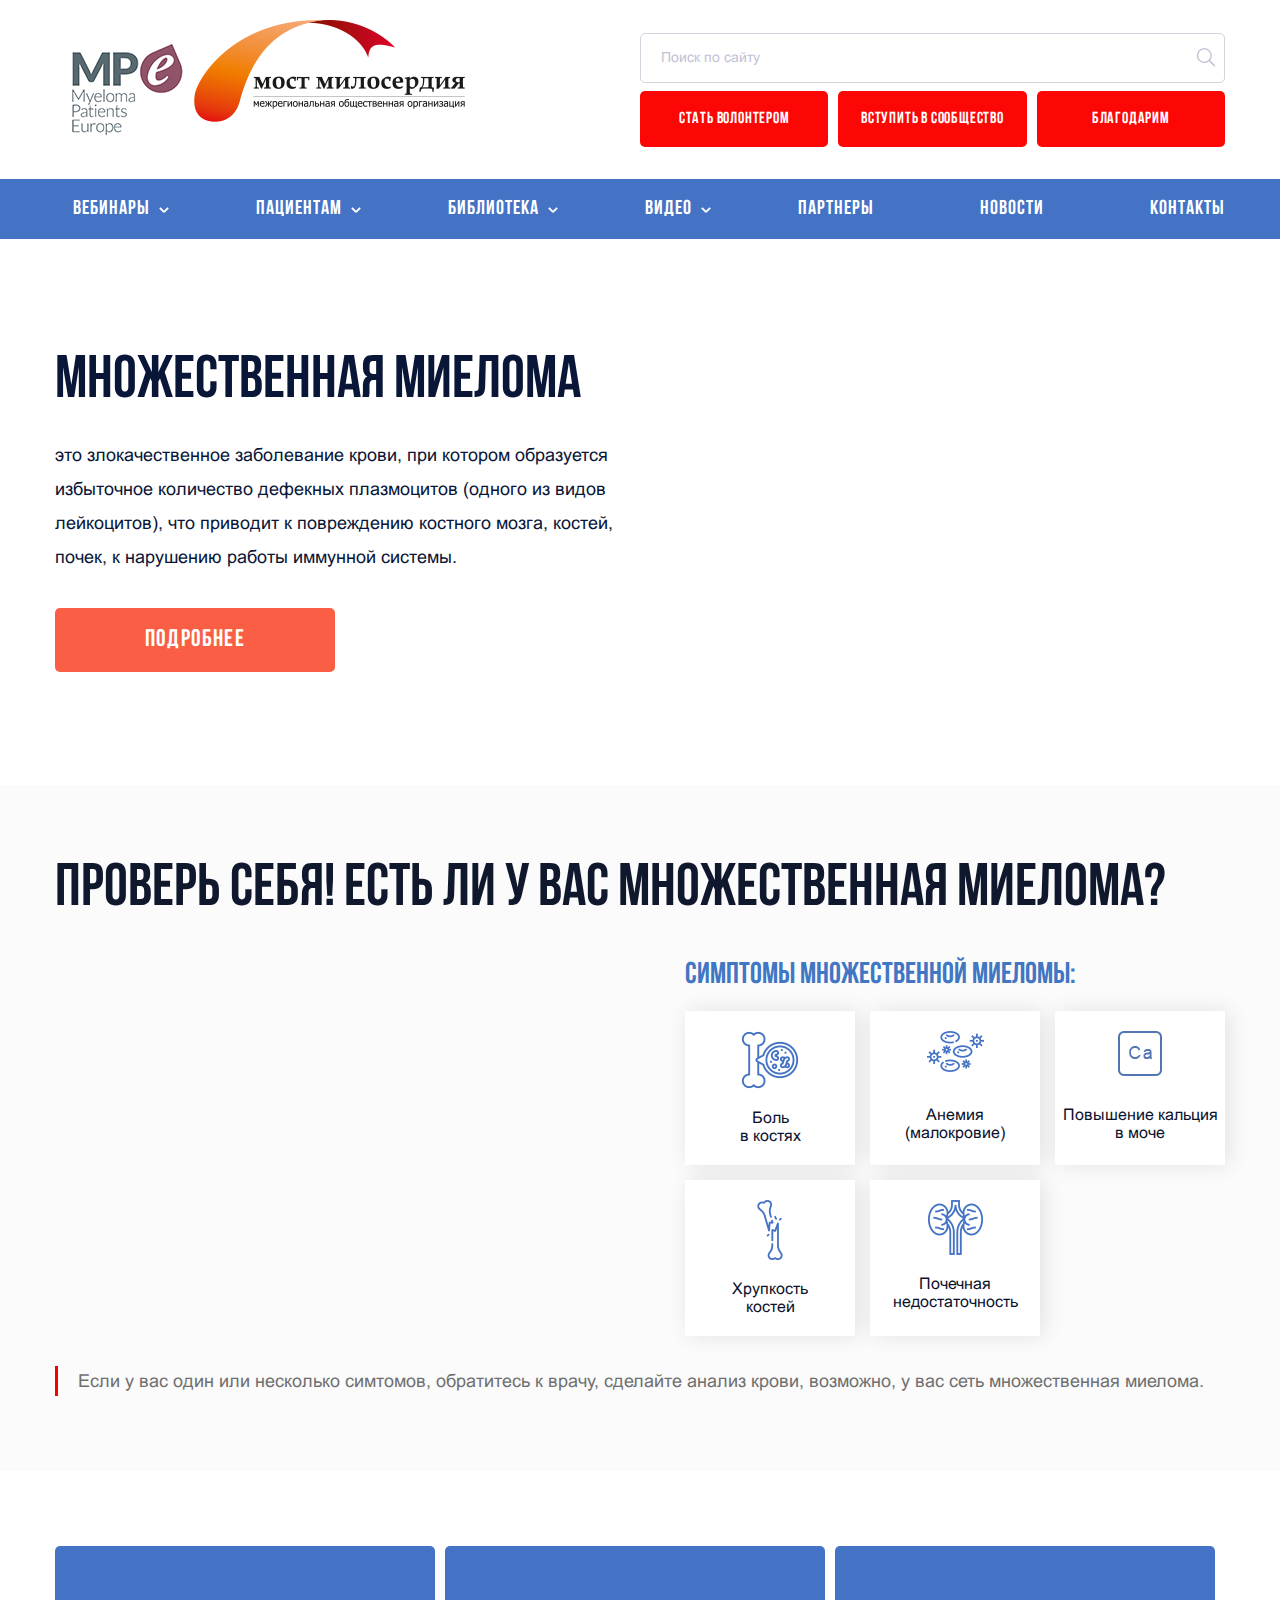
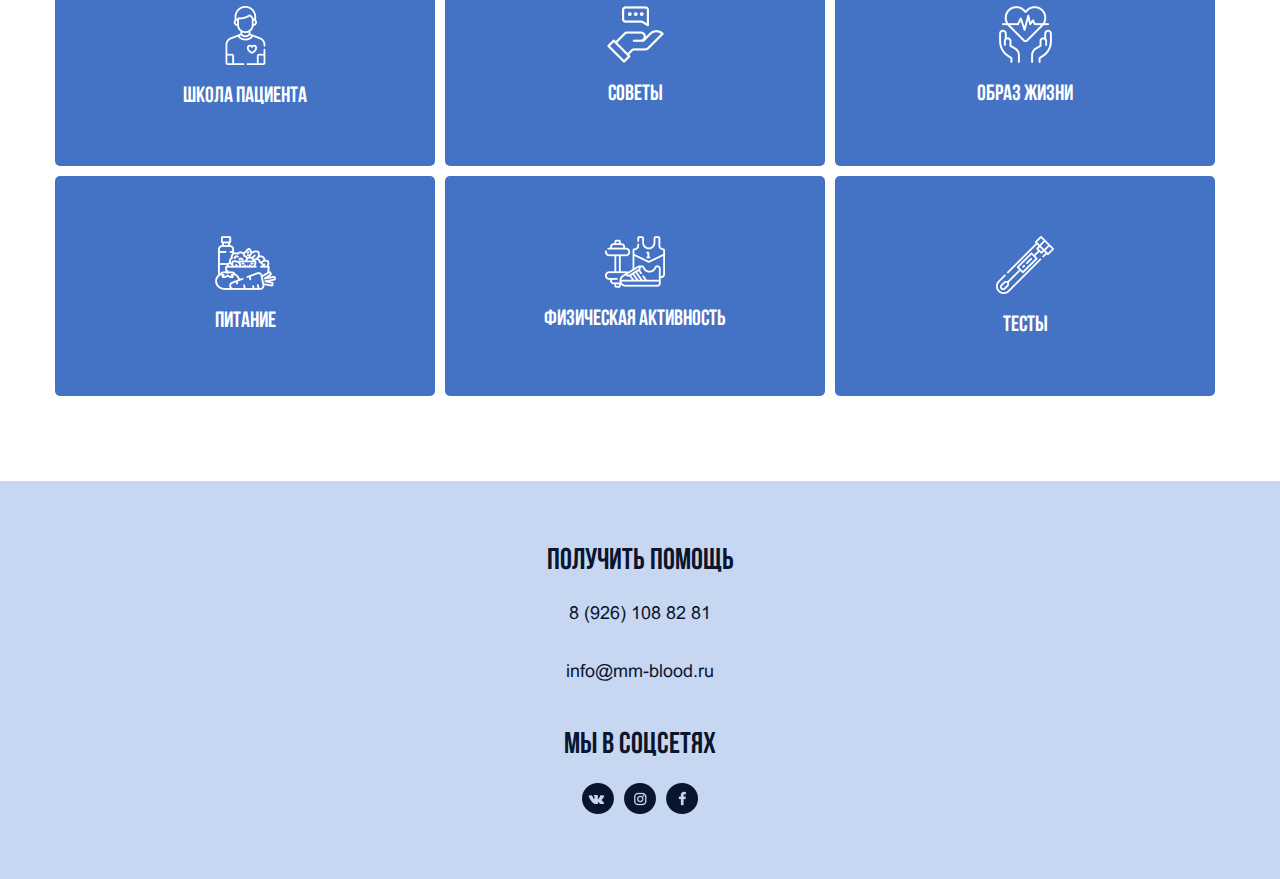
==== index.html @ 449a6783 "added project" ====
<!DOCTYPE html>
<html lang="ru">
<head>
    <meta charset="UTF-8">
    <meta http-equiv="X-UA-Compatible" content="IE=edge">
    <meta name="viewport" content="width=device-width, initial-scale=1.0">
    <title>Главная</title>
    <link rel="stylesheet" href="/css/main.css">
</head>
<body>
    <header class="header">
        <div class="container">
            <div class="header__wrap">
                <div class="header__logo">
                    <a href="/index.html" class="logo-mpe">
                        <img src="/images/logo1.png" alt="logo">
                    </a>
                    <a href="/index.html" class="logo-mm">
                        <img src="/images/logo2.png" alt="logo">
                    </a>
                </div>
                <div class="header__search">
                    <form action="https://mmpatient.ru/component/search/?searchword=&searchphrase=all&Itemid=159" class="search__form">
                        <div class="block-search">
                            <input type="search" class="search" placeholder="Поиск по сайту">
                            <input type="submit" value="" class="submit">
                        </div>
                    </form>
                    <div class="buttons-wrap">
                        <a href="https://mm-blood.ru/volontjoram/stat-volontjorom" class="search__btn">
                            стать волонтером
                        </a>
                        <a href="https://mm-blood.ru/ob-obshchestve/vstupit-v-obshchestvo" class="search__btn">
                            вступить в сообщество
                        </a>
                        <a href="https://mdspatient.ru/blagodarim" class="search__btn">
                            Благодарим
                        </a>
                    </div>
                </div>
            </div>
        </div>
    </header>
    <section class="section__nav">
        <div class="container">
            <div class="header__nav">
                <div class="header__burger">
                    <span></span>
                </div>
                <ul class="nav__list">
                    <li class="list__item">
                        <a href="https://mmpatient.ru/" class="list__link">
                            Вебинары
                        </a>
                        <span class="menu-arrow arrow"></span>
                        <ul class="sub-menu__list">
                            <li class="sub-menu__item">
                                <a href="https://mmpatient.ru/vebinary/kachestvo-zhizni-patsientov-s-mds-mnozhestvennoj-mielomoj-i-drugimi-zabolevaniyami-sistemy-krovi" class="sub-menu__link">
                                    Качество жизни пациентов с МДС,
                                    множественной миеломой и другими
                                    заболеваниями системы крови 
                                </a>
                            </li>
                            <li class="sub-menu__item">
                                <a href="https://mmpatient.ru/vebinary/patsient-zashchita-gosudarstvom" class="sub-menu__link">
                                    Пациент. Защита государством
                                </a>
                            </li>
                            <li class="sub-menu__item">
                                <a href="https://mmpatient.ru/vebinary/transplantatsiya-kostnogo-mozga-v-period-pandemii-covid-19" class="sub-menu__link">
                                    Трансплантация костного мозга в
                                    период пандемии COVID-19
                                </a>
                            </li>
                        </ul>
                    </li>
                    <li class="list__item">
                        <a href="https://mmpatient.ru/patsientam" class="list__link">
                            пациентам
                        </a>
                        <span class="menu-arrow arrow"></span>
                        <ul class="sub-menu__list">
                            <li class="sub-menu__item">
                                <a href="https://mmpatient.ru/patsientam/poleznye-ssylki" class="sub-menu__link blue">
                                    Полезные ссылки
                                </a>
                                <span class="menu-sub-arrow arrow"></span>
                                <ul class="sub-sub-menu__list">
                                    <li class="sub-sub-menu__item">
                                        <a href="https://mmpatient.ru/patsientam/poleznye-ssylki/rossijskie-meditsinskie-tsentry" class="sub-sub-menu__link">
                                            Российские медицинские центры
                                        </a>
                                    </li>
                                    <li class="sub-sub-menu__item">
                                        <a href="https://mmpatient.ru/patsientam/poleznye-ssylki/obshchestvennye-organizatsii" class="sub-sub-menu__link">
                                            Общественные организации
                                        </a>
                                    </li>
                                </ul>
                            </li>
                            <li class="sub-menu__item">
                                <a href="https://mmpatient.ru/patsientam/patsientskie-shkoly" class="sub-menu__link blue">
                                    Пациентские школы
                                </a>
                                <span class="menu-sub-arrow arrow"></span>
                                <ul class="sub-sub-menu__list">
                                    <li class="sub-sub-menu__item">
                                        <a href="https://mmpatient.ru/patsientam/patsientskie-shkoly/otchjot" class="sub-sub-menu__link">
                                            Отчет
                                        </a>
                                    </li>
                                </ul>
                            </li>
                            <li class="sub-menu__item">
                                <a href="https://mmpatient.ru/patsientam/patsientskie-istorii" class="sub-menu__link blue">
                                    Пациентские истории
                                </a>
                                <span class="menu-sub-arrow arrow"></span>
                                <ul class="sub-sub-menu__list">
                                    <li class="sub-sub-menu__item">
                                        <a href="https://mmpatient.ru/patsientam/patsientskie-istorii/igor-nikolaevich-gotsulyak-patsient-moskovskaya-oblast" class="sub-sub-menu__link">
                                            Игорь Николаевич Гоцуляк
                                        </a>
                                    </li>
                                    <li class="sub-sub-menu__item">
                                        <a href="https://mmpatient.ru/patsientam/patsientskie-istorii/anatolij-illarionovich-sachkovskij-patsient-moskva" class="sub-sub-menu__link">
                                            Анатолий Илларионович Сачковский
                                        </a>
                                    </li>
                                    <li class="sub-sub-menu__item">
                                        <a href="https://mmpatient.ru/patsientam/patsientskie-istorii/olga-doch-patsientki-chelyabinsk" class="sub-sub-menu__link">
                                            Ольга, дочь пациентки, Челябинск
                                        </a>
                                    </li>
                                    <li class="sub-sub-menu__item">
                                        <a href="https://mmpatient.ru/patsientam/patsientskie-istorii/razrabotajte-svoj-plan-borby-no-glavnoe-dejstvujte" class="sub-sub-menu__link">
                                            «Разработайте свой план борьбы,
                                            но главное – действуйте!»
                                        </a>
                                    </li>
                                </ul>
                            </li>
                            <li class="sub-menu__item">
                                <a href="https://mmpatient.ru/patsientam/lechenie" class="sub-menu__link blue">
                                    Лечение заболевания
                                </a>
                                <span class="menu-sub-arrow arrow"></span>
                                <ul class="sub-sub-menu__list">
                                    <li class="sub-sub-menu__item">
                                        <a href="https://mmpatient.ru/patsientam/lechenie/lechenie" class="sub-sub-menu__link">
                                            Лечение
                                        </a>
                                    </li>
                                    <li class="sub-sub-menu__item">
                                        <a href="https://mmpatient.ru/patsientam/lechenie/transplantatsiya-kostnogo-mozga" class="sub-sub-menu__link">
                                            Трансплантация костного мозга
                                        </a>
                                    </li>
                                    <li class="sub-sub-menu__item">
                                        <a href="https://mmpatient.ru/patsientam/lechenie/khimioterapiya" class="sub-sub-menu__link">
                                            Химиотерапия
                                        </a>
                                    </li>
                                    <li class="sub-sub-menu__item">
                                        <a href="https://mmpatient.ru/patsientam/lechenie/innovatsionnye-preparaty" class="sub-sub-menu__link">
                                            Инновационные препараты
                                        </a>
                                    </li>
                                    <li class="sub-sub-menu__item">
                                        <a href="https://mmpatient.ru/patsientam/lechenie/lechenie-soputstvuyushchikh-simptomov" class="sub-sub-menu__link">
                                            Лечение сопутствующих симптомов
                                        </a>
                                    </li>
                                </ul>
                            </li>
                            <li class="sub-menu__item">
                                <a href="https://mmpatient.ru/patsientam/vstupit-v-obshchestvo" class="sub-menu__link">
                                    Вступить в общество
                                </a>
                            </li>
                        </ul>
                    </li>
                    <li class="list__item">
                        <a href="https://mmpatient.ru/biblioteka" class="list__link">
                            Библиотека
                        </a>
                        <span class="menu-arrow arrow"></span>
                        <ul class="sub-menu__list">
                            <li class="sub-menu__item">
                                <a href="https://mmpatient.ru/biblioteka/mnozhestvennaya-mieloma" class="sub-menu__link">
                                    Множественная миелома
                                </a>
                            </li>
                            <li class="sub-menu__item">
                                <a href="https://mmpatient.ru/biblioteka/polinejropatiya" class="sub-menu__link">
                                    Полинейропатия
                                </a>
                            </li>
                            <li class="sub-menu__item">
                                <a href="https://mmpatient.ru/biblioteka/fiz-uprazhneniya-dlya-mm-patsientov" class="sub-menu__link">
                                    Физ упражнения для ММ пациентов
                                </a>
                            </li>
                            <li class="sub-menu__item">
                                <a href="https://mmpatient.ru/biblioteka/ostryj-venoznyj-tromboz" class="sub-menu__link">
                                    Острый венозный тромбоз
                                </a>
                            </li>
                            <li class="sub-menu__item">
                                <a href="https://mmpatient.ru/biblioteka/dnevnik-patsienta" class="sub-menu__link">
                                    Дневник пациента
                                </a>
                            </li>
                            <li class="sub-menu__item">
                                <a href="https://mmpatient.ru/biblioteka/vam-predlozhili-uchastvovat-v-klinicheskom-issledovanii" class="sub-menu__link">
                                    Вам предложили участвовать в клиническом исследовании
                                </a>
                            </li>
                        </ul>
                    </li>
                    <li class="list__item">
                        <a href="https://mmpatient.ru/video" class="list__link">
                            Видео
                        </a>
                        <span class="menu-arrow arrow"></span>
                        <ul class="sub-menu__list">
                            <li class="sub-menu__item">
                                <a href="https://mmpatient.ru/video/v-v-ryzhko-o-mnozhestvennoj-mielome" class="sub-menu__link">
                                    О множественной миеломе В.В.Рыжко
                                </a>
                            </li>
                            <li class="sub-menu__item">
                                <a href="https://mmpatient.ru/video/mnozhestvennaya-mieloma" class="sub-menu__link">
                                    Множественная миелома
                                </a>
                            </li>
                            <li class="sub-menu__item">
                                <a href="https://mmpatient.ru/video/kak-pravilno-pitatsya" class="sub-menu__link">
                                    Как правильно питаться
                                </a>
                            </li>
                            <li class="sub-menu__item">
                                <a href="https://mmpatient.ru/video/lechebnaya-fizkultura" class="sub-menu__link">
                                    Лечебная физкультура
                                </a>
                            </li>
                            <li class="sub-menu__item">
                                <a href="https://mmpatient.ru/video/kak-pravilno-prinimat-lekarstva" class="sub-menu__link">
                                    Как правильно принимать лекарства
                                </a>
                            </li>
                            <li class="sub-menu__item">
                                <a href="https://mmpatient.ru/video/polinejropatiya-pri-mnozhestvennoj-mielome" class="sub-menu__link blue">
                                    Полинейропатия при множественной миеломе
                                </a>
                                <span class="menu-sub-arrow arrow video"></span>
                                <ul class="sub-sub-menu__list">
                                    <li class="sub-sub-menu__item">
                                        <a href="https://mmpatient.ru/video/polinejropatiya-pri-mnozhestvennoj-mielome/chto-takoe-polinejropatiya" class="sub-sub-menu__link">
                                            Что такое полинейропатия 
                                        </a>
                                    </li>
                                    <li class="sub-sub-menu__item">
                                        <a href="https://mmpatient.ru/video/polinejropatiya-pri-mnozhestvennoj-mielome/simptomy-i-diagnostika" class="sub-sub-menu__link">
                                            Симптомы и диагностика
                                        </a>
                                    </li>
                                </ul>
                            </li>
                            <li class="sub-menu__item">
                                <a href="https://mmpatient.ru/video/zhit-zdorovo" class="sub-menu__link">
                                    Жить здорово 
                                </a>
                            </li>
                        </ul>
                    </li>
                    <li class="list__item">
                        <a href="https://mmpatient.ru/partnjory" class="list__link">
                            Партнеры
                        </a>
                    </li>
                    <li class="list__item">
                        <a href="https://mmpatient.ru/novosti" class="list__link">
                            Новости
                        </a>
                    </li>
                    <li class="list__item">
                        <a href="https://mmpatient.ru/kontakty" class="list__link without">
                            Контакты
                        </a>
                    </li>
                </ul>
            </div>
        </div>
    </section>
    <section class="section__main">
        <div class="container">
            <div class="main__wrap">
                <div class="main__text">
                    <h1 class="main__title">
                        Множественная миелома
                    </h1>
                    <p>
                        это злокачественное заболевание крови, при котором образуется
                        избыточное количество дефекных плазмоцитов (одного из видов
                        лейкоцитов), что приводит к повреждению костного мозга, костей,
                        почек, к нарушению работы иммунной системы.
                    </p>
                    <a href="https://mmpatient.ru/patsientam/prover-sebya" class="main__btn">
                        подробнее
                    </a>
                </div>
                <div class="video__wrap">
                    <div class="main__video">
                        <iframe src="https://www.youtube.com/embed/PUYgzW-2kBY" frameborder="0" allow="accelerometer; autoplay; clipboard-write; encrypted-media; gyroscope; picture-in-picture" allowfullscreen></iframe>
                    </div>
                </div>
            </div>
        </div>
    </section>
    <section class="section__check">
        <div class="container">
            <h2 class="check__title">
                Проверь себя! <span>есть ли</span> у вас множественная миелома? 
            </h2>
            <div class="check__wrap">
                <div class="video__wrap">
                    <div class="check__video">
                        <iframe src="https://www.youtube.com/embed/T2-TyI0rOUA" frameborder="0" allow="accelerometer; autoplay; clipboard-write; encrypted-media; gyroscope; picture-in-picture" allowfullscreen></iframe>
                    </div>    
                </div>
                <div class="text__wrap">
                    <div class="check__text">
                        <p class="text">
                            Симптомы множественной миеломы:
                        </p>
                        <div class="check__cards">
                            <div class="card first-card">
                                <img src="/images/research.png" alt="research">
                                <p>
                                    Боль <br>в костях
                                </p>
                            </div>
                            <div class="card second-card">
                                <img src="/images/bloodcell.png" alt="bloodcell">
                                <p>
                                    Анемия (малокровие)
                                </p>
                            </div>
                            <div class="card third-card">
                                <img src="/images/ca.png" alt="ca">
                                <p>
                                    Повышение кальция в моче
                                </p>
                            </div>
                            <div class="card fourth-card">
                                <img src="/images/brokenbone.png" alt="brokenbone">
                                <p>
                                    Хрупкость костей
                                </p>
                            </div>
                            <div class="card fiveth-card">
                                <img src="/images/kidneys.png" alt="kidneys">
                                <p>
                                    Почечная недостаточность
                                </p>
                            </div>
                        </div>
                    </div>
                </div>
            </div>
            <div class="check__else">
                <p>
                    Если у вас один или несколько симтомов,  обратитесь
                    к врачу, сделайте анализ крови, возможно,
                    у вас сеть множественная миелома.
                </p>
            </div>
        </div>
    </section>
    <section class="section__advice">
        <div class="container">
            <div class="advice__wrap">
                <div class="advice__block">
                    <a href="https://mmpatient.ru/patsientam/patsientskie-shkoly" class="advice__link">
                        <img src="/images/patient.png" alt="patient">
                        <p>
                            школа пациента
                        </p>
                    </a>
                </div>
                <div class="advice__block">
                    <a href="https://mmpatient.ru/patsientam/sovety" class="advice__link">
                        <img src="/images/advice.png" alt="patient">
                        <p>
                            советы
                        </p>
                    </a>
                </div>
                <div class="advice__block">
                    <a href="https://mmpatient.ru/patsientam/obraz-zhizni" class="advice__link">
                        <img src="/images/heartrate.png" alt="patient">
                        <p>
                            образ жизни
                        </p>
                    </a>
                </div>
                <div class="advice__block">
                    <a href="/page.html" class="advice__link">
                        <img src="/images/diet.png" alt="patient">
                        <p>
                            питание
                        </p>
                    </a>
                </div>
                <div class="advice__block">
                    <a href="https://mmpatient.ru/patsientam/fizicheskaya-aktivnost" class="advice__link">
                        <img src="/images/sport.png" alt="patient">
                        <p>
                            физическая активность
                        </p>
                    </a>
                </div>
                <div class="advice__block">
                    <a href="https://mmpatient.ru/patsientam/testy" class="advice__link">
                        <img src="/images/testtube.png" alt="patient">
                        <p>
                            тесты
                        </p>
                    </a>
                </div>
            </div>
        </div>
    </section>
    <footer class="footer">
        <div class="container">
            <div class="footer__wrap">
                <h2 class="footer__title">
                    Получить помощь
                </h2>
                <p>
                    <a href="tel:" class="phone">
                        8 (926) 108 82 81
                    </a>
                </p>
                <p>
                    <a href="mailto:" class="email">
                        info@mm-blood.ru
                    </a>
                </p>
                <h2 class="footer__title">
                    мы в соцсетях
                </h2>
                <div class="footer__socials">
                    <a href="https://vk.com/share.php?url=https%3A%2F%2Fmmpatient.ru%2F%3F_utl_t%3Dvk" class="social">
                        <img src="/images/vk.png" alt="vk">
                    </a>
                    <a href="#" class="social">
                        <img src="/images/ig.png" alt="ig">
                    </a>
                    <a href="https://www.facebook.com/sharer/sharer.php?src=sp&u=https%3A%2F%2Fmmpatient.ru%2Fpatsientam%2Ftesty%3F_utl_t%3Dfb" class="social">
                        <img src="/images/fb.png" alt="fb">
                    </a>
                </div>
            </div>
        </div>
    </footer>
    <script src="https://code.jquery.com/jquery-3.5.1.slim.js"></script>
    <script src="/js/main.js"></script>
</body>
</html>
---- css/main.css ----
/* fonts */

@font-face {
	font-family: 'BEBASNEUEBOLD';
	src: url('../fonts/BEBASNEUEBOLD.eot');
	src: local('☺'), url('../fonts/BEBASNEUEBOLD.woff') format('woff'), url('../fonts/BEBASNEUEBOLD.ttf') format('truetype'), url('../fonts/BEBASNEUEBOLD.svg') format('svg');
	font-weight: 700;
	font-style: normal;
}

@font-face {
	font-family: 'ArialRegular';
	src: url('../fonts/ArialRegular.eot');
	src: local('☺'), url('../fonts/ArialRegular.woff') format('woff'), url('../fonts/ArialRegular.ttf') format('truetype'), url('../fonts/ArialRegular.svg') format('svg');
	font-weight: normal;
	font-style: normal;
}

/* styles */

body {
    font-family: 'ArialRegular';
    font-size: 16px;
    margin: 0;
    padding: 0;
    color: #10182e;
}

div, p, input, button, form, span, a, ul, li {
	box-sizing: border-box;
}

h1, h2, h3, h4, h5 ,h6 {
    margin: 0;
}

ul {
	padding: 0;
}

li {
    list-style-type: none;
}

p {
	margin: 0;
}

a {
    display: block;
    text-decoration: none;
}

.header {
    background: #fff;
    padding-top: 20px;
}

.container {
    max-width: 1170px;
    margin: 0 auto;
}

.header__wrap {
    display: flex;
    justify-content: space-between;
    align-items: center;
	padding-bottom: 20px;
}

.header__logo {
    display: flex;
    width: 410px;
}

.header__logo img {
    width: 100%;
}

.header__search {
    max-width: 585px;
}

.block-search {
    width: 100%;
	border: 1px solid #d2d5dd;
	border-radius: 5px;
	height: 50px;
	display: flex;
	align-items: center;
}

.search {
	border: none;
	outline: none;
	-webkit-appearance: none;
	width: 555px;
	vertical-align: middle;
	padding-left: 20px;
}

input[type="search"]::-webkit-input-placeholder {
    color: #c0c1d5;
	font-size: 14px;
}

input[type="search"]::-moz-placeholder {
    color: #c0c1d5;
	font-size: 14px;
}

.submit {
	border: none;
	background: url('/images/search.png') 50% 50% no-repeat;
	width: 20px;
	height: 20px;
	outline: none;
	-webkit-appearance: none;
	cursor: pointer;
}

.buttons-wrap {
	display: flex;
	width: 100%;
}

.buttons-wrap a:last-child {
	margin-right: 0;
}

.search__btn {
	text-transform: uppercase;
	width: 190px;
	margin-right: 10px;
	margin-top: 8px;
	color: #fff;
	background: #fc0606;
	font-size: 16px;
	font-family: 'BEBASNEUEBOLD';
	padding: 20px 0;
	text-align: center;
	border-radius: 5px;
	transition: all 0.5s ease;
	letter-spacing: 0.05em;
}

.search__btn:hover {
	background: #ac0404;
}

.section__nav {
	background: #4473c5;
}

.nav__list {
	display: flex;
	justify-content: space-between;
	align-items: center;
	padding: 20px 0 20px 18px;
	margin: 0;
}

.list__item {
	width: auto;
	position: relative;
}

.list__link {
	text-transform: uppercase;
	color: #fff;
	font-family: 'BEBASNEUEBOLD';
	font-size: 20px;
	position: relative;
	padding-right: 20px;
	letter-spacing: 0.05em;
}

.sub-menu__list {
	width: 400px;
	position: absolute;
	z-index: 1;
	padding: 0;
	top: 22px;
	left: 0;
	display: none;
	padding-top: 22px;
	box-shadow: 0 2px 21px rgba(68, 115, 197, 0.25);
}

.sub-menu__item {
	background: #fff;
	position: relative;
}

.sub-menu__link {
	color: #0a1638;
	text-align: left;
	font-size: 18px;
	padding: 10px 20px;
	transition: all 0.4s ease;
}

.menu-sub-arrow::before,
.menu-sub-arrow::after {
	content: '';
	width: 6px;
	height: 2px;
	background: #0a1638;
	position: absolute;
	top: 21px;
	right: 25px;
	transition: all 0.4s ease;
}

.menu-sub-arrow::before {
	transform: rotate(45deg);
}

.menu-sub-arrow::after {
	transform: rotate(-45deg);
	top: 25px;
}

.menu-sub-arrow.active::before {
	background: #4473c5;
}

.menu-sub-arrow.active::after {
	background: #4473c5;
}

.sub-sub-menu__list {
	position: absolute;
	top: 22px;
	left: 100%;
	background: #fff;
	box-shadow: 0 2px 21px rgba(68, 115, 197, 0.25);
	width: 340px;
	display: none;
	z-index: 2;
}

.sub-sub-menu__link {
	color: #0a1638;
	text-align: center;
	font-size: 18px;
	padding: 10px 20px;
	text-align: left;
	transition: all 0.4s ease;
}

.sub-menu__link:hover {
	color: #fa6d58;
}

.sub-sub-menu__link:hover {
	color: #fa6d58;
}

body.mouse .sub-menu__item:hover .blue{
	color: #4473c5;
}

body.mouse .sub-menu__item:hover .menu-sub-arrow::before {
	background: #4473c5;
}

body.mouse .sub-menu__item:hover .menu-sub-arrow::after {
	background: #4473c5;
}

body.mouse .list__item:hover .sub-menu__list {
	display: block;
}

body.mouse .sub-menu__item:hover .sub-sub-menu__list {
	display: block;
}

body.touch .sub-menu__list.open {
	display: block;
}

body.touch .sub-sub-menu__list.open {
	display: block;
}

.without {
	padding-right: 0;
}

.menu-arrow::before,
.menu-arrow::after {
	content: '';
	width: 6px;
	height: 2px;
	background: #fff;
	position: absolute;
	top: 10px;
}

.menu-arrow::before {
	transform: rotate(45deg);
	right: 5px;
	transition: all 0.2s ease;
}

.menu-arrow::after {
	transform: rotate(-45deg);
	right: 1px;
	transition: all 0.2s ease;
}

.menu-arrow.active::before {
	transform: rotate(-45deg);
}

.menu-arrow.active::after {
	transform: rotate(45deg);
}

.main__wrap {
	display: flex;
	justify-content: space-between;
	align-items: center;
	padding-top: 110px;
	padding-bottom: 110px;
}

.main__text {
	max-width: 579px;
}

.video__wrap {
	width: 579px;
	position: relative;
	z-index: 0;
}

.main__video {
	width: 100%;
	padding-top: 56.25%;
}

.main__video iframe {
	position: absolute;
	top: 0;
	left: 0;
	width: 100%;
	height: 100%;
}

.main__title {
	font-family: 'BEBASNEUEBOLD';
	font-size: 60px;
	color: #0a1638;
}

.main__text p {
	font-size: 18px;
	color: #0a1638;
	line-height: 34px;
	padding: 26px 0;
}

.main__btn {
	text-transform: uppercase;
	width: 280px;
	margin-right: 10px;
	margin-top: 8px;
	color: #fff;
	background: #fa5e45;
	font-size: 24px;
	font-family: 'BEBASNEUEBOLD';
	padding: 20px 0;
	text-align: center;
	border-radius: 5px;
	transition: all 0.5s ease;
	letter-spacing: 0.05em;
}

.main__btn:hover {
	background: #ff8175;
}

.section__check {
	background: #fbfbfb;
	padding: 75px 0;
}

.check__title {
	font-family: 'BEBASNEUEBOLD';
	font-size: 60px;
	margin: 0 auto;
	padding-bottom: 40px;
}

.check__wrap {
	display: flex;
	justify-content: space-between;
}

.check__video {
	width: 100%;
	padding-top: 56.25%;
	position: relative;
}

.check__video iframe {
	position: absolute;
	top: 0;
	left: 0;
	width: 100%;
	height: 100%;
}

.text__wrap {
	width: 570px;
	padding-left: 30px;
}

.text {
	font-family: 'BEBASNEUEBOLD';
	font-size: 30px;
	color: #4076c3;
	padding-bottom: 20px;
}

.check__cards {
	display: flex;
	flex-wrap: wrap;
}

.card {
	display: flex;
	flex-direction: column;
	align-items: center;
	width: 170px;
	background: #fff;
	padding: 20px 0;
	margin-right: 15px;
	margin-bottom: 15px;
	box-shadow: 4px 0 21px rgba(0, 0, 0, 0.1);
}

.third-card {
	margin-right: 0;
	margin-bottom: 15px;
}

.card p {
	text-align: center;
	padding-top: 20px;
	color: #0b122d;
}

.first-card	p {
	width: 80px;
}

.second-card p {
	width: 160px;
	padding-top: 34px;
}

.third-card p {
	width: 160px;
	padding-top: 30px;
}

.fourth-card p {
	width: 78px;
}

.check__else {
	margin-top: 15px;
	border-left: 3px solid #f70000;
}

.check__else p {
	font-size: 18px;
	color: #707070;
	line-height: 30px;
	padding-left: 20px;
}

.section__advice {
	padding: 75px 0;
	background: #fff;
}

.advice__wrap {
	display: flex;
	justify-content: space-between;
	align-items: center;
	flex-wrap: wrap;
}

.advice__block {
	width: 380px;
	background: #4473c5;
	margin-right: 10px;
	margin-bottom: 10px;
	border-radius: 5px;
	height: 220px;
	transition: all 0.3s ease;
}

.advice__link {
	text-align: center;
	padding: 60px 0;
}

.advice__block:hover {
	transform: scale(1.02);
	box-shadow: 0 14px 28px rgb(0 0 0 / 25%), 0 10px 10px rgb(0 0 0 / 10%);
}

.advice__link img {
	padding-bottom: 20px;
	margin: 0 auto;
}

.advice__link p {
	font-family: 'BEBASNEUEBOLD';
	font-size: 22px;
	color: #fff;
}

.footer {
	background: #c7d7f1;
	padding: 65px 0;
}

.footer__wrap {
	display: flex;
	flex-direction: column;
	align-items: center;
}

.footer__title {
	font-family: 'BEBASNEUEBOLD';
	font-size: 30px;
	color: #0a162e;
	padding-bottom: 22px;
}

.footer__wrap a {
	color: #0a162e;
	font-size: 18px;
}

.phone {
	margin-bottom: 20px;
}

.email {
	margin-bottom: 35px;
}

.footer__socials {
	display: flex;
}

.social {
	margin-right: 10px;
}

.footer__socials a:last-child {
	margin-right: 0;
}

/* page2 styles */

body {
    font-family: 'ArialRegular';
    font-size: 16px;
    margin: 0;
    padding: 0;
    color: #10182e;
}

.inner{width: 1170px; margin: 0 auto; box-sizing: border-box;}





header{padding: 20px 0 0;}
	header .flex{align-items: center;}
	header .actions{width: calc(100% - 612px)}
		header .search{position: relative;}
			header .search input[type="text"]{width: 100%; height: 50px; border-radius: 5px; border: 1px solid #A5B7D9; padding: 0 50px 0 15px; margin-bottom: 10px; font-size: 16px;}
			header .search .btn{position: absolute; top: 0; right: 0; width: 50px; height: 50px; background: url("../img/search.svg") 50% 50% no-repeat; font-size: 0;}
		header .btns a{width: 32%; padding: 0;}
	header nav{position: relative; background: #4472C4; margin-top: 20px;}
		header nav li{position: relative;}
			header nav li .sub-menu{display: none; position: absolute; top: 100%; left: -20px; min-width: 200px; z-index: 222;}
				header nav li .sub-menu a{display: block; background: #4472C4!important; border-top: 1px solid #fff; padding: 0 20px; line-height: 40px;}
					header nav li .sub-menu a:hover{background: #000!important; color: #fff;}
			header nav li:hover .sub-menu{display: block;}
			header nav li a{font-size: 16px; text-transform: uppercase; font-weight: 700; letter-spacing: 0.03em; color: #fff; line-height: 60px;}
				header nav li a:hover{color: #FA5E45}
				header nav li.has-children a{padding-right: 18px; background: url("../img/arr.svg") 100% 50% no-repeat;}





#promo{padding: 30px 0 80px;}
	#promo .flex{align-items: center;}
	#promo img{width: 600px; height: auto;}
	#promo .text{width: calc(100% - 635px)}
	#promo h1{text-transform: uppercase; font-size: 45px; line-height: 67px; margin-bottom: 20px; font-family: 'BEBASNEUEBOLD';}
	#promo p{margin-bottom: 40px; font-size: 20px; line-height: 34px;}





#check{padding: 80px 0; background: #FBFBFB;}
	#check img{width: 580px; height: auto;}
	#check .text{width: calc(100% - 610px);}
	#check .flex{align-items: flex-start;}
		#check .text img{width: auto;}
		#check .text h3{font-size: 24px; line-height: 34px; color: #4472C4; margin-bottom: 20px; font-family: 'BEBASNEUEBOLD'; font-weight: normal;}
		#check .text ul{display: inline-block; width: 100%; margin-bottom: 15px;}
		#check .text li{width: 31%; margin-bottom: 10px; box-sizing: border-box; text-align: center; font-size: 18px; line-height: 24px; padding: 15px 10px 15px 10px; float: left; box-shadow: 0px 24px 24px rgba(140, 140, 140, 0.15); border-radius: 3px;}
			#check.page__check .text li{box-sizing: border-box; min-height: 175px;}
			#check .text li:nth-child(2),#check .text li:nth-child(5){margin: 0 2% 10px;}
			#check .text li .image{display: flex; width: 100%; height: 90px; justify-content: space-around; align-items: center;}
		#check.page__check blockquote{max-width: 100%; box-sizing: border-box;}
		#check.page__check .flex{align-items: center;}





#services{padding: 80px 0 70px; text-align: center;}
	#services .item{color: #fff; text-align: center; position: relative; padding: 40px 10px 60px; box-sizing: border-box; background: #4472C4; border-radius: 3px; width: calc(100% / 3 - 5px); margin-bottom: 10px;}
		#services .item .image{height: 80px; display: flex; align-items: center; justify-content: space-around; margin-bottom: 20px;}
		#services .item h2{font-size: 18px; line-height: 27px; text-transform: uppercase;}
		#services .item a{position: absolute; top: 0; left: 0; width: 100%; height: 100%;}





#breadcrumbs{padding: 30px 0; text-transform: uppercase; font-size: 14px; font-family: 'ArialRegular'; letter-spacing: inherit; line-height: inherit;}
	#breadcrumbs a{color: #747474; border-bottom: 1px solid transparent; display: inline-block;}
		#breadcrumbs a:hover{border-color: #747474;}
	#breadcrumbs span{display: inline-block; margin: 0 15px; color: #747474; position: relative; top: -1px; z-index: 0;}
	#breadcrumbs li{float: left;}





#promo__page{padding: 30px 0 80px;}
	#promo__page .flex{align-items: center;}
	#promo__page img{width: 600px; height: auto;}
	#promo__page .text{width: calc(100% - 655px)}
	#promo__page h1{margin-bottom: 20px;}
	#promo__page h2{margin-bottom: 40px; font-family: 'BEBASNEUEBOLD'; font-size: 24px; color: #4076c3; font-weight: normal;}
	#promo__page p{font-family: 'Arial'; font-size: 20px; line-height: 30px; color: #0a1638;}
		#promo__page p strong{color: #4076c3}





#dieta{padding: 80px 0;}
	#dieta h4{max-width: 550px; font-size: 24px; line-height: 34px; color: #4472C4; margin-bottom: 20px; font-family: 'BEBASNEUEBOLD'; font-weight: normal;}
	#dieta blockquote{max-width: 590px;}
	#dieta .item{margin-bottom: 10px; box-shadow: 0px 24px 24px rgba(140, 140, 140, 0.15); border-radius: 3px; align-items: center; padding: 0!important;}
		#dieta .flex{padding-top: 40px;}
		#dieta .item .image{width: 194px; height: 140px; box-sizing: border-box; padding: 20px 0 0; background: #4472C4; border-radius: 3px 0px 0px 3px; text-align: center; text-transform: uppercase; color: #fff; font-size: 18px; line-height: 20px;}
			#dieta .item .image div{width: 100%!important}
			#dieta .item .image img{margin: 0 auto 12px;}
		#dieta .item p{width: calc(100% - 194px); box-sizing: border-box; padding: 20px; font-size: 20px; line-height: 30px; color: #747474;}





#reccomend{padding: 40px 0; background: #FBFBFB url("../img/bg_rec.png") calc(50% + 450px) 100% no-repeat;}
	#reccomend .text{width: 100%; max-width: 910px;}
		#reccomend .text .item{box-sizing: border-box; margin-bottom: 10px; color: #fff; font-size: 20px; line-height: 30px; letter-spacing: 0.05em; padding: 20px; background: #4472C4; box-shadow: 0px 24px 24px rgba(68, 114, 196, 0.15); border-radius: 3px;}
		#reccomend .text a{line-height: 20px; font-size: 14px; text-align: right; color: #747474; float: right;}
		#reccomend blockquote{margin-top: 60px;}





#faq{padding: 80px 0;}
	#faq .item{display: flex; align-items: center; justify-content: space-between; flex-wrap: wrap; padding: 20px; box-shadow: 0px 24px 24px rgba(140, 140, 140, 0.15); border-radius: 3px; margin-bottom: 10px; font-size: 20px; box-sizing: border-box; min-height: 100px; line-height: 30px;}





#products{padding: 0 0 80px;}
	#products .item{width: 24%; margin-bottom: 10px;}
		#products .item p.milk{padding-bottom: 96px;}
		#products .item p{margin-bottom: 10px; padding: 10px; box-sizing: border-box; font-size: 12px; line-height: 18px; min-height: 93px; border-radius: 3px; background: rgba(13,176,78,0.1); box-shadow: 0px 24px 24px rgba(9, 129, 57, 0.05);}
			#products .item p.red{background: rgba(255,0,0,0.1); box-shadow: 0px 24px 24px rgba(170, 7, 7, 0.05);}
		#products .item h2{margin-bottom: 10px; letter-spacing: 0.05em; background: #4472C4; color: #fff; text-align: center; display: flex; align-items: center; justify-content: space-around; height: 50px; border-radius: 3px; font-size: 18px; line-height: 30px; font-family: 'BEBASNEUEBOLD'; text-transform: uppercase;}
		#products h3{padding: 40px 0 0; max-width: 605px; font-size: 24px; line-height: 34px; letter-spacing: 0.05em; color: #4472C4; margin-bottom: 20px; font-family: 'BEBASNEUEBOLD'; font-weight: normal;}


















footer{background: #C7D6F1; padding: 60px 0; text-align: center;}
	footer .bt{font-size: 24px; margin-bottom: 20px;}
	footer p{font-size: 24px; line-height: 28px; margin-bottom: 10px;}
		footer p a{color: #0B182F;}
	footer li{display: inline-block; margin: 0 7px;}







blockquote{display: block; padding: 5px 0 5px 23px; font-size: 20px; line-height: 30px; color: #747474; border-left: 3px solid #FF0000;}







.bt{font-weight: 700; font-size: 36px; line-height: 50px; font-family: 'BEBASNEUEBOLD'; margin-bottom: 40px; color: #10182e;}

.page-title {
	font-size: 55px;
}

.diet-bt{max-width: 710px;}






.slick-slider{position: relative; display: block; box-sizing: border-box; -webkit-user-select: none; -moz-user-select: none; -ms-user-select: none; user-select: none; -webkit-touch-callout: none; -khtml-user-select: none; -ms-touch-action: pan-y; touch-action: pan-y; -webkit-tap-highlight-color: transparent;}

	.slick-list{position: relative; display: block; overflow: hidden; margin: 0; padding: 0;}
	.slick-list:focus{outline: none;}
	.slick-list.dragging{cursor: pointer; cursor: hand;}

	.slick-slider .slick-track,.slick-slider .slick-list{-webkit-transform: translate3d(0, 0, 0); -moz-transform: translate3d(0, 0, 0); -ms-transform: translate3d(0, 0, 0); -o-transform: translate3d(0, 0, 0); transform: translate3d(0, 0, 0);}

	.slick-track{position: relative; top: 0; left: 0; display: block;}
	.slick-track:before, .slick-track:after{display: table; content: '';}
	.slick-track:after{clear: both;}
	.slick-loading .slick-track{visibility: hidden;}
	.slick-slide{display: none; float: left; height: 100%; min-height: 1px;}
	[dir='rtl'] .slick-slide{float: right;}
	.slick-slide img{display: block;}
	.slick-slide.slick-loading img{display: none;}
	.slick-slide.dragging img{pointer-events: none;}
	.slick-initialized .slick-slide{display: block;}
	.slick-loading .slick-slide{visibility: hidden;}
	.slick-vertical .slick-slide{display: block; height: auto; border: 1px solid transparent;}
	.slick-arrow.slick-hidden {display: none;}





	.slick-loading .slick-list{background: none;}

	.slick-prev,.slick-next{border: none; font-size: 0; line-height: 0; position: absolute; top: 50%; display: block; width: 26px; height: 46px; padding: 0; cursor: pointer; margin-top: -23px; opacity: 1;}

	.slick-prev,.slick-next{display: block!important; z-index: 10;}
	.slick-prev{background: url("../img/arr_l.png") 50% 50% no-repeat; left: 0;}
	.slick-next{background: url("../img/arr_r.png") 50% 50% no-repeat; right: 0;}

	.slick-prev:hover, .slick-prev:focus, .slick-next:hover, .slick-next:focus{color: transparent; outline: none; opacity: 1;}
	.slick-prev:hover:before, .slick-prev:focus:before, .slick-next:hover:before, .slick-next:focus:before{opacity: 1;}
	.slick-prev.slick-disabled:before, .slick-next.slick-disabled:before{opacity: .25;}
	.slick-prev:before, .slick-next:before{display: none;}
	.slick-prev{display: none;}
	.slick-next{display: none;}

	.slick-dots{position: absolute; bottom: 0; display: block; width: 100%; padding: 0; margin: 0; list-style: none; text-align: center;}
	.slick-dots li{position: relative; display: inline-block; margin: 0 7px; cursor: pointer;}
	.slick-dots li button{font-size: 0; line-height: 0; display: block; box-sizing: border-box; cursor: pointer; color: transparent; border: none; outline: none; background: #fff; border-radius: 50%; padding: 0; width: 20px; height: 20px;}
	.slick-dots li button{width: 20px; height: 20px; background: #f3faff; border: 2px solid #ffa200; box-sizing: border-box;}
	.slick-dots li.slick-active button{background: #ffa200}




.form input[type="text"],.form input[type="email"],.form input[type="tel"],.form textarea{box-shadow: none; width: 100%; height: 40px; padding: 0 20px; font-size: 14px; margin-bottom: 15px; border-radius: 3px; border: 1px solid #A5B7D9;}
.form textarea{resize: none; height: 120px; padding: 20px;}




.box__modal{display: none; font-family: 'Roboto Condensed', sans-serif; width: calc(100% - 40px); text-align: center; padding: 30px 20px; max-width: 450px;}
	.box__modal .bt{font-size: 20px; margin-bottom: 20px;}
	.box__modal p{font-size: 16px; line-height: 1.4;}




.flex{display: flex; justify-content: space-between; flex-wrap: wrap;}

.check-block {
	display: block;
}

#check .check-text {
	width: 100%;
}



.clearfix{clear: both;}
.center{display: inline-block; width: 100%; text-align: center;}


a{text-decoration: none; transition: all 0.25s ease-out;-webkit-tap-highlight-color: rgba(0, 0, 0, 0);}
	a:hover{transition: all 0.25s ease-out;-webkit-tap-highlight-color: rgba(0, 0, 0, 0);}
a:focus{outline: none;-webkit-tap-highlight-color: rgba(0, 0, 0, 0);}

img{display: block;-webkit-tap-highlight-color: rgba(0, 0, 0, 0);}


.btn{display: inline-block; text-align: center; cursor: pointer;  border: none; transition: all 0.25s ease-out; box-sizing: border-box;-webkit-tap-highlight-color: rgba(0, 0, 0, 0);}
	.btn:hover{transition: all 0.25s ease-out;-webkit-tap-highlight-color: rgba(0, 0, 0, 0);}




.btn-red{color: #fff; font-family: Oswald, sans-serif; letter-spacing: 0.03em; font-weight: 700; font-size: 14px; text-transform: uppercase; background: #FA5E45; border-radius: 3px; padding: 0 33px; line-height: 50px;}
	.btn-red:hover{background: #FF8571}


.btn-large{width: 294px; line-height: 70px; padding: 0; font-size: 18px}




input,textarea,select,button{-webkit-appearance: none; box-sizing: border-box; font-family: 'ArialRegular';}

/*responsive*/

/* 992px - 1200px */
@media screen and (max-width: 1200px) {
	.container {
		width: 960px;
    }

	.header__search {
		width: 500px;
	}

	.submit {
		padding-right: 30px;
	}

	.main__wrap {
		padding: 70px 0;
		align-items: flex-start;
	}
	.card {
		width: 139px;
	}

	.third-card {
		margin-right: 0;
	}

	.third-card  p {
		width: 139px;
	}

	.advice__wrap {
		justify-content: center;
	}

	.menu-sub-arrow.video::before {
		transform: rotate(135deg);
	}

	.menu-sub-arrow.video::after {
		transform: rotate(-135deg);
		top: 21px;
		right: 29px;
	}

	.sub-sub-menu__list {
		top: 41px;
		left: 34%;
	}
	#reccomend {
		background: #FBFBFB;
	}
}

/* 768px - 992px */
@media screen and (max-width: 992px) {
	.container {
		width: 720px;
    }

	.header__wrap {
		flex-direction: column;
	}

	.header__nav {
		position: relative;
		display: flex;
		justify-content: flex-end;
		padding: 20px 5px;
	}

	.header__burger {
		display: block;
        width: 30px;
        height: 20px;
        position: relative;
	}

	.header__burger span {
		display: block;
        position: absolute;
        width: 100%;
        height: 2px;
        background-color: #fff;
        right: 0;
        top: 9px;
        transition: all 0.3s ease;
	}

	.header__burger:before {
        content: '';
        display: block;
        position: absolute;
        width: 100%;
        height: 2px;
        background-color: #fff;
        right: 0;
        top: 0;
        transition: all 0.3s ease;
    }

	.header__burger.burger-active span {
		transform: scale(0);
	}

	.header__burger:after {
        content: '';
        display: block;
        position: absolute;
        width: 100%;
        height: 2px;
        background-color: #fff;
        right: 0;
        bottom: 0;
        transition: all 0.3s ease;
    }

	.header__burger.burger-active:before {
		transform: rotate(45deg);
		top: 9px;
	}

	.header__burger.burger-active:after {
		transform: rotate(-45deg);
		bottom: 9px;
	}

	.nav__list {
		flex-direction: column;
		align-items: flex-end;
		position: absolute;
		right: 0;
		top: 60px;
		padding: 0;
		background: #fff;
		box-shadow: 0 2px 21px rgba(68, 115, 197, 0.25);
		width: 180px;
		transition: all 0.3s ease;
		display: none;
		padding-top: 10px;
	}

	.nav__list.burger-active {
		display: flex;
	}

	.list__link {
		color: #0a1638;
		padding-right: 10px;
		padding-bottom: 10px;
		width: 102px;
		text-align: right;
	}

	.menu-arrow::before,
	.menu-arrow::after {
		background: #0a1638;
	}

	.menu-arrow::before {
		left: -60px;
		top: 11px;
	}

	.menu-arrow::after {
		left: -60px;
		top: 8px;
	}

	.sub-menu__list {
		width: 240px;
		top: 12px;
		right: 180px;
		left: inherit;
		padding-top: 0;
	}

	.sub-menu__link {
		text-align: right;
	}

	.menu-sub-arrow::before,
	.menu-sub-arrow::after {
		left: 10px;
	}

	.menu-sub-arrow::before {
		top: 20px;
	}

	.menu-sub-arrow::after {
		top: 17px;
	}

	.sub-sub-menu__list {
		left: inherit;
		top: 25px;
		right: 100%;
		width: 180px;
	}

	.menu-sub-arrow.video::before {
		top: 18px;
	}

	.main__wrap {
		flex-direction: column;
	}

	.main__text {
		padding-bottom: 20px;
	}

	.check__wrap {
		flex-direction: column;
	}

	.video__wrap {
		padding-bottom: 20px;
	}

	.text__wrap {
		width: auto;
		padding-left: 0;
	}

	.advice__wrap div:nth-child(even) {
		margin-right: 0;
	}

	.advice__block {
		width: 355px;
	}
}

/* 576px - 768px */
@media screen and (max-width: 768px) {
	.container {
		width: 540px;
    }

	.sub-sub-menu__list {
		position: inherit;
		top: 0;
		right: 0;
		width: 240px;
	}

	.menu-sub-arrow::before {
		top: 17px;
	}

	.menu-sub-arrow::after {
		left: 13px;
	}

	.video__wrap {
		width: 100%;
	}

	.menu-sub-arrow.video::before {
		transform: rotate(45deg);
	}

	.menu-sub-arrow.video::after {
		top: 18px;
		transform: rotate(-45deg);
	}

	.advice__wrap div:nth-child(odd) {
		margin-right: 0;
	}
}

/* 320px - 576px */
@media screen and (max-width: 576px) {
	.container {
        width: 90%;
    }

	.header__wrap {
		width: 100%;
	}

	.header__logo {
		width: 100%;
	}

	.header__search {
		width: 100%;
	}

	.buttons-wrap {
		flex-direction: column;
		width: 100%;
	}

	.search__btn {
		width: 100%;
		padding: 10px 0;
	}

	.nav__list.burger-active {
		display: block;
		width: 100%;
		z-index: 1;
	}

	.list__link {
		width: auto;
	}

	.sub-menu__list {
		position: inherit;
		top: 0;
		right: 0;
		width: auto;
	}

	.menu-arrow::before,
	.menu-arrow::after {
		left: 20px;
	}

	.menu-arrow::before {
		top: 8px;
		left: 17px;
	}

	.sub-sub-menu__list {
		width: 100%;
	}

	.main__wrap {
		padding: 35px 0;
	}

	.main__text {
		width: 100%;
	}

	.main__title {
		font-size: 52px;
	}

	.section__check {
		padding: 35px 0;
	}

	.check__title {
		font-size: 51px;
	}

	.check__title span {
		display: block;
	}

	.check__cards {
		justify-content: center;
	}

	.card {
		width: 135px;
	}

	.third-card {
		margin-right: 15px;
	}

	.card p {
		width: 127px;
	}

	.check__cards div:nth-child(even) {
		margin-right: 0;
	}

	.fiveth-card {
		margin-right: 0;
	}

	.section__advice {
		padding: 35px 0;
	}

	.footer {
		padding: 35px 0;
	}
}

@media screen and (max-width: 1240px){
	.inner{width: 100%; padding: 0 20px;}


	header .logo img:last-child{display: none;}
	header .actions{width: calc(100% - 200px)}
	header .actions .btns .btn{font-size: 12px;}


	#promo .text{width: 100%; margin-bottom: 30px;}
	#promo img{margin: 0 auto; max-width: 100%;}


	#promo__page .text{width: 100%; margin-bottom: 30px;}
	#promo__page img{margin: 0 auto; max-width: 100%;}


	#check .text{width: 100%; margin-bottom: 30px; order: 0;}
	#check img{margin: 0 auto; max-width: 100%; order: 1;}


	#dieta .item p{font-size: 16px; line-height: 1.4;}


	#products .item{width: 49%;}
}


@media screen and (max-width: 767px){
	.bt{font-size: 45px; margin-bottom: 20px; line-height: 1.3;}


	header{border-bottom: 2px solid #4472C4;}
	header .flex{justify-content: space-around;}
	header .actions{width: 100%; padding: 20px 0 0;}
	header .actions .flex{justify-content: space-between;}
	header nav{position: static;}
	header nav ul.flex{display: none; position: absolute; top: 70px; right: 0; z-index: 2222; background: #4472C4; width: 100%;}
	header nav ul.flex li{width: 100%;}
	header nav ul.flex li a{display: block; padding: 0 40px 0 20px; background-position: calc(100% - 20px); text-align: right; line-height: 40px;}
	header nav ul.flex li .sub-menu{display: block; position: relative; width: 100%; border-bottom: 1px solid #fff;}
	header nav ul.flex li .sub-menu li a{text-align: right; padding: 0; font-size: 12px;}
	header nav .pull{width: 30px; height: 30px; background: url("../img/pull.svg") 50% 50% no-repeat; background-size: 100%; display: block; position: absolute; top: 20px; right: 20px;}
	header .actions .btns .btn{width: 100%; margin-bottom: 10px;}


	#promo{padding: 40px 0;}
	#promo h1{font-size: 22px; line-height: 1.3;}
	#promo p,#promo__page p{font-size: 16px;}
	.btn-large{max-width: 100%; line-height: 55px;}



	#check{padding: 40px 0;}
	#check .text ul{display: flex; justify-content: space-between; flex-wrap: wrap;}
	#check .text li{width: 48%; margin: 0 0 10px!important}
	#check .text li:last-child{width: 100%;}
	#check.page__check .text li:last-child{width: 48%;}


	blockquote{font-size: 16px;}


	#services{padding: 40px 0;}
	#services .item{width: 48%;}


	#products{padding: 0 0 40px;}
	#products .item{width: 100%;}
	#products .item h2{font-size: 16px;}
	#products .item p{min-height: 0;}
	#products h3{font-size: 18px; line-height: 1.3;}


	#faq{padding: 40px 0;}
	#faq .item{min-height: 0; font-size: 14px;}


	#reccomend{padding: 40px 0}
	#reccomend .text .item{font-size: 16px;}


	#dieta{padding: 40px 0;}
	#dieta .item p{width: 100%;}
	#dieta .item .image{width: 100%;}
}
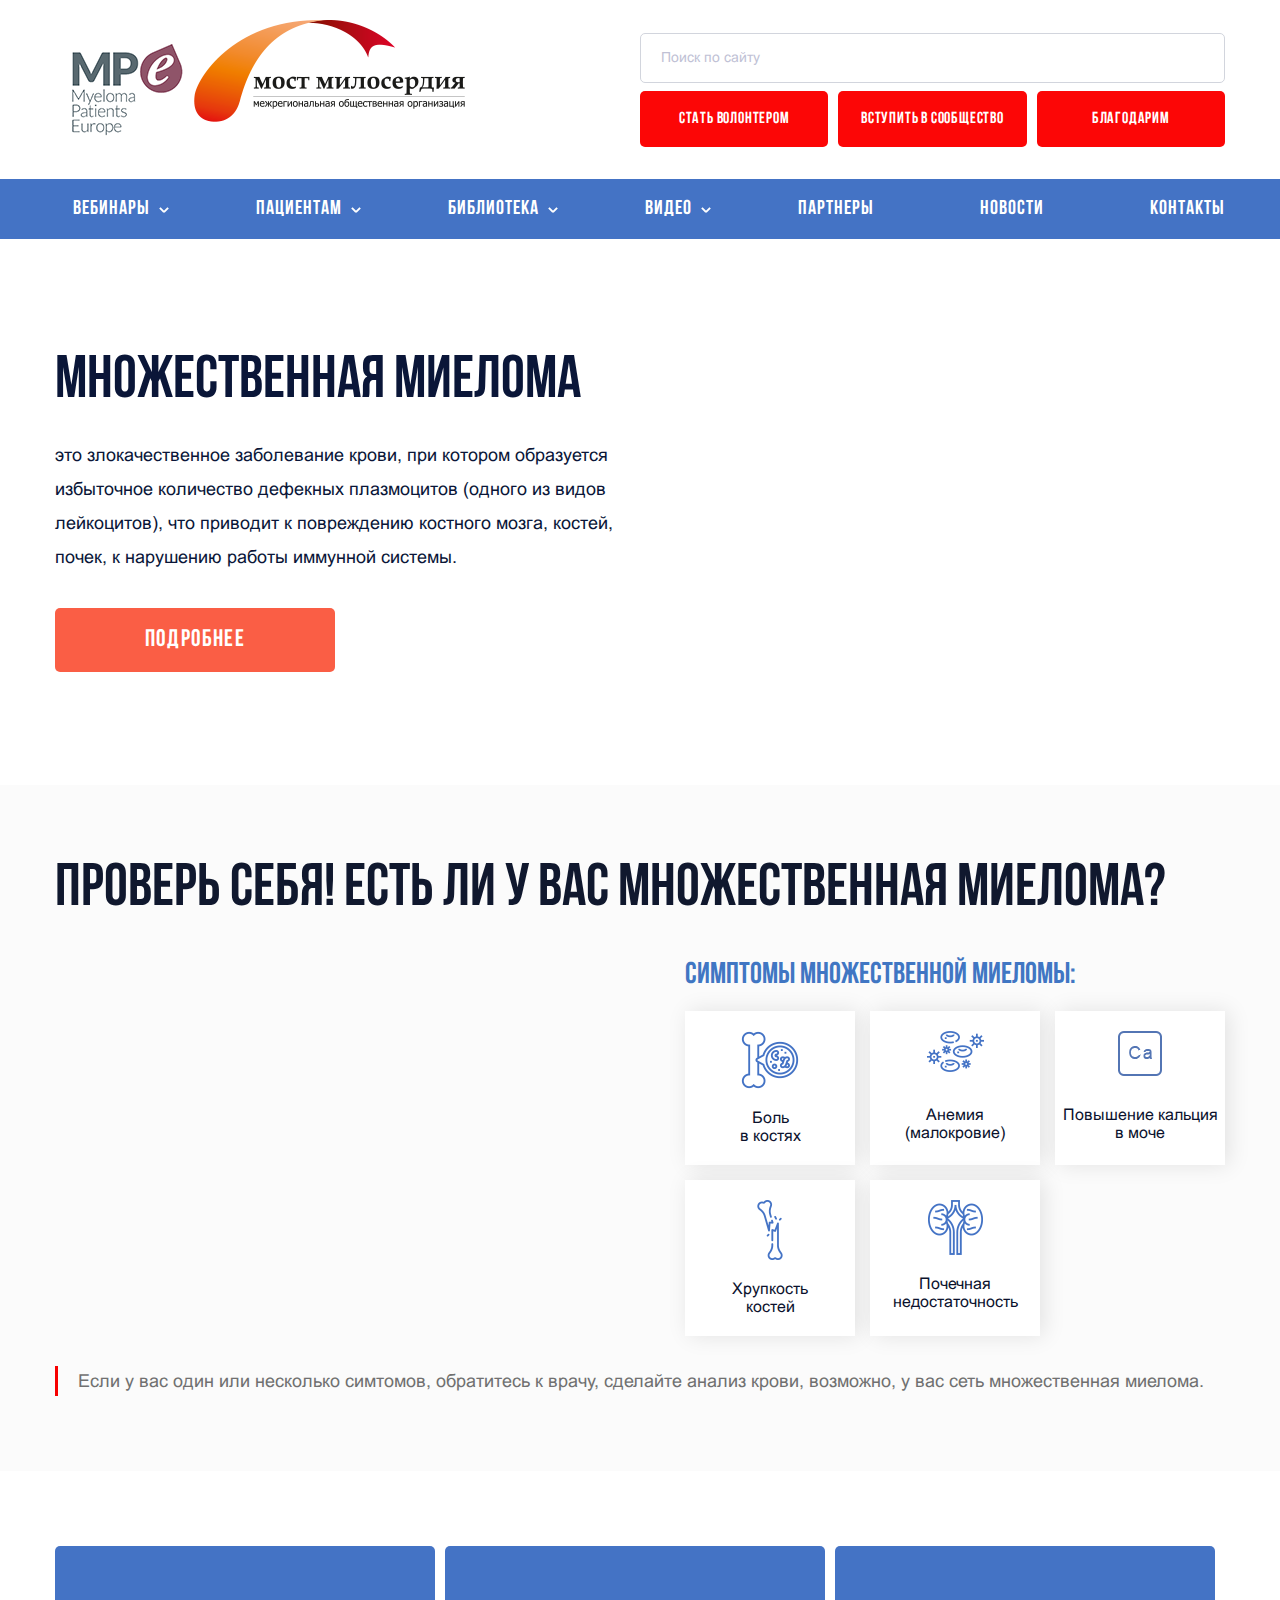
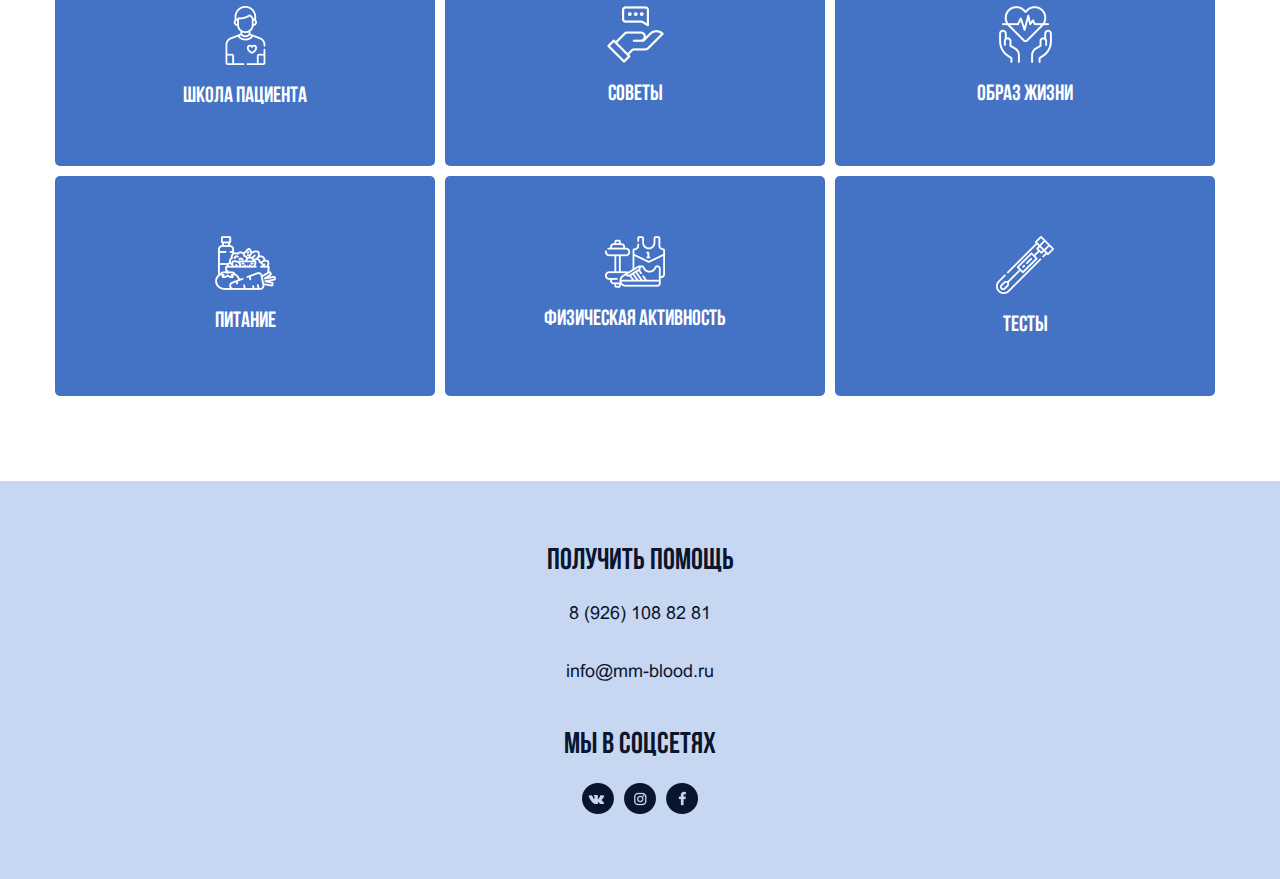
==== commit c70ab477: "some img changes" ====
--- a/index.html
+++ b/index.html
@@ -5,18 +5,18 @@
     <meta http-equiv="X-UA-Compatible" content="IE=edge">
     <meta name="viewport" content="width=device-width, initial-scale=1.0">
     <title>Главная</title>
-    <link rel="stylesheet" href="/css/main.css">
+    <link rel="stylesheet" href="css/main.css">
 </head>
 <body>
     <header class="header">
         <div class="container">
             <div class="header__wrap">
                 <div class="header__logo">
-                    <a href="/index.html" class="logo-mpe">
-                        <img src="/images/logo1.png" alt="logo">
-                    </a>
-                    <a href="/index.html" class="logo-mm">
-                        <img src="/images/logo2.png" alt="logo">
+                    <a href="index.html" class="logo-mpe">
+                        <img src="images/logo1.png" alt="logo">
+                    </a>
+                    <a href="index.html" class="logo-mm">
+                        <img src="images/logo2.png" alt="logo">
                     </a>
                 </div>
                 <div class="header__search">
@@ -336,31 +336,31 @@
                         </p>
                         <div class="check__cards">
                             <div class="card first-card">
-                                <img src="/images/research.png" alt="research">
+                                <img src="images/research.png" alt="research">
                                 <p>
                                     Боль <br>в костях
                                 </p>
                             </div>
                             <div class="card second-card">
-                                <img src="/images/bloodcell.png" alt="bloodcell">
+                                <img src="images/bloodcell.png" alt="bloodcell">
                                 <p>
                                     Анемия (малокровие)
                                 </p>
                             </div>
                             <div class="card third-card">
-                                <img src="/images/ca.png" alt="ca">
+                                <img src="images/ca.png" alt="ca">
                                 <p>
                                     Повышение кальция в моче
                                 </p>
                             </div>
                             <div class="card fourth-card">
-                                <img src="/images/brokenbone.png" alt="brokenbone">
+                                <img src="images/brokenbone.png" alt="brokenbone">
                                 <p>
                                     Хрупкость костей
                                 </p>
                             </div>
                             <div class="card fiveth-card">
-                                <img src="/images/kidneys.png" alt="kidneys">
+                                <img src="images/kidneys.png" alt="kidneys">
                                 <p>
                                     Почечная недостаточность
                                 </p>
@@ -383,7 +383,7 @@
             <div class="advice__wrap">
                 <div class="advice__block">
                     <a href="https://mmpatient.ru/patsientam/patsientskie-shkoly" class="advice__link">
-                        <img src="/images/patient.png" alt="patient">
+                        <img src="images/patient.png" alt="patient">
                         <p>
                             школа пациента
                         </p>
@@ -391,7 +391,7 @@
                 </div>
                 <div class="advice__block">
                     <a href="https://mmpatient.ru/patsientam/sovety" class="advice__link">
-                        <img src="/images/advice.png" alt="patient">
+                        <img src="images/advice.png" alt="patient">
                         <p>
                             советы
                         </p>
@@ -399,15 +399,15 @@
                 </div>
                 <div class="advice__block">
                     <a href="https://mmpatient.ru/patsientam/obraz-zhizni" class="advice__link">
-                        <img src="/images/heartrate.png" alt="patient">
+                        <img src="images/heartrate.png" alt="patient">
                         <p>
                             образ жизни
                         </p>
                     </a>
                 </div>
                 <div class="advice__block">
-                    <a href="/page.html" class="advice__link">
-                        <img src="/images/diet.png" alt="patient">
+                    <a href="page.html" class="advice__link">
+                        <img src="images/diet.png" alt="patient">
                         <p>
                             питание
                         </p>
@@ -415,7 +415,7 @@
                 </div>
                 <div class="advice__block">
                     <a href="https://mmpatient.ru/patsientam/fizicheskaya-aktivnost" class="advice__link">
-                        <img src="/images/sport.png" alt="patient">
+                        <img src="images/sport.png" alt="patient">
                         <p>
                             физическая активность
                         </p>
@@ -423,7 +423,7 @@
                 </div>
                 <div class="advice__block">
                     <a href="https://mmpatient.ru/patsientam/testy" class="advice__link">
-                        <img src="/images/testtube.png" alt="patient">
+                        <img src="images/testtube.png" alt="patient">
                         <p>
                             тесты
                         </p>
@@ -453,19 +453,19 @@
                 </h2>
                 <div class="footer__socials">
                     <a href="https://vk.com/share.php?url=https%3A%2F%2Fmmpatient.ru%2F%3F_utl_t%3Dvk" class="social">
-                        <img src="/images/vk.png" alt="vk">
+                        <img src="images/vk.png" alt="vk">
                     </a>
                     <a href="#" class="social">
-                        <img src="/images/ig.png" alt="ig">
+                        <img src="images/ig.png" alt="ig">
                     </a>
                     <a href="https://www.facebook.com/sharer/sharer.php?src=sp&u=https%3A%2F%2Fmmpatient.ru%2Fpatsientam%2Ftesty%3F_utl_t%3Dfb" class="social">
-                        <img src="/images/fb.png" alt="fb">
+                        <img src="images/fb.png" alt="fb">
                     </a>
                 </div>
             </div>
         </div>
     </footer>
     <script src="https://code.jquery.com/jquery-3.5.1.slim.js"></script>
-    <script src="/js/main.js"></script>
+    <script src="js/main.js"></script>
 </body>
 </html>--- a/css/main.css
+++ b/css/main.css
@@ -111,7 +111,7 @@
 
 .submit {
 	border: none;
-	background: url('/images/search.png') 50% 50% no-repeat;
+	background: url('images/search.png') 50% 50% no-repeat;
 	width: 20px;
 	height: 20px;
 	outline: none;
